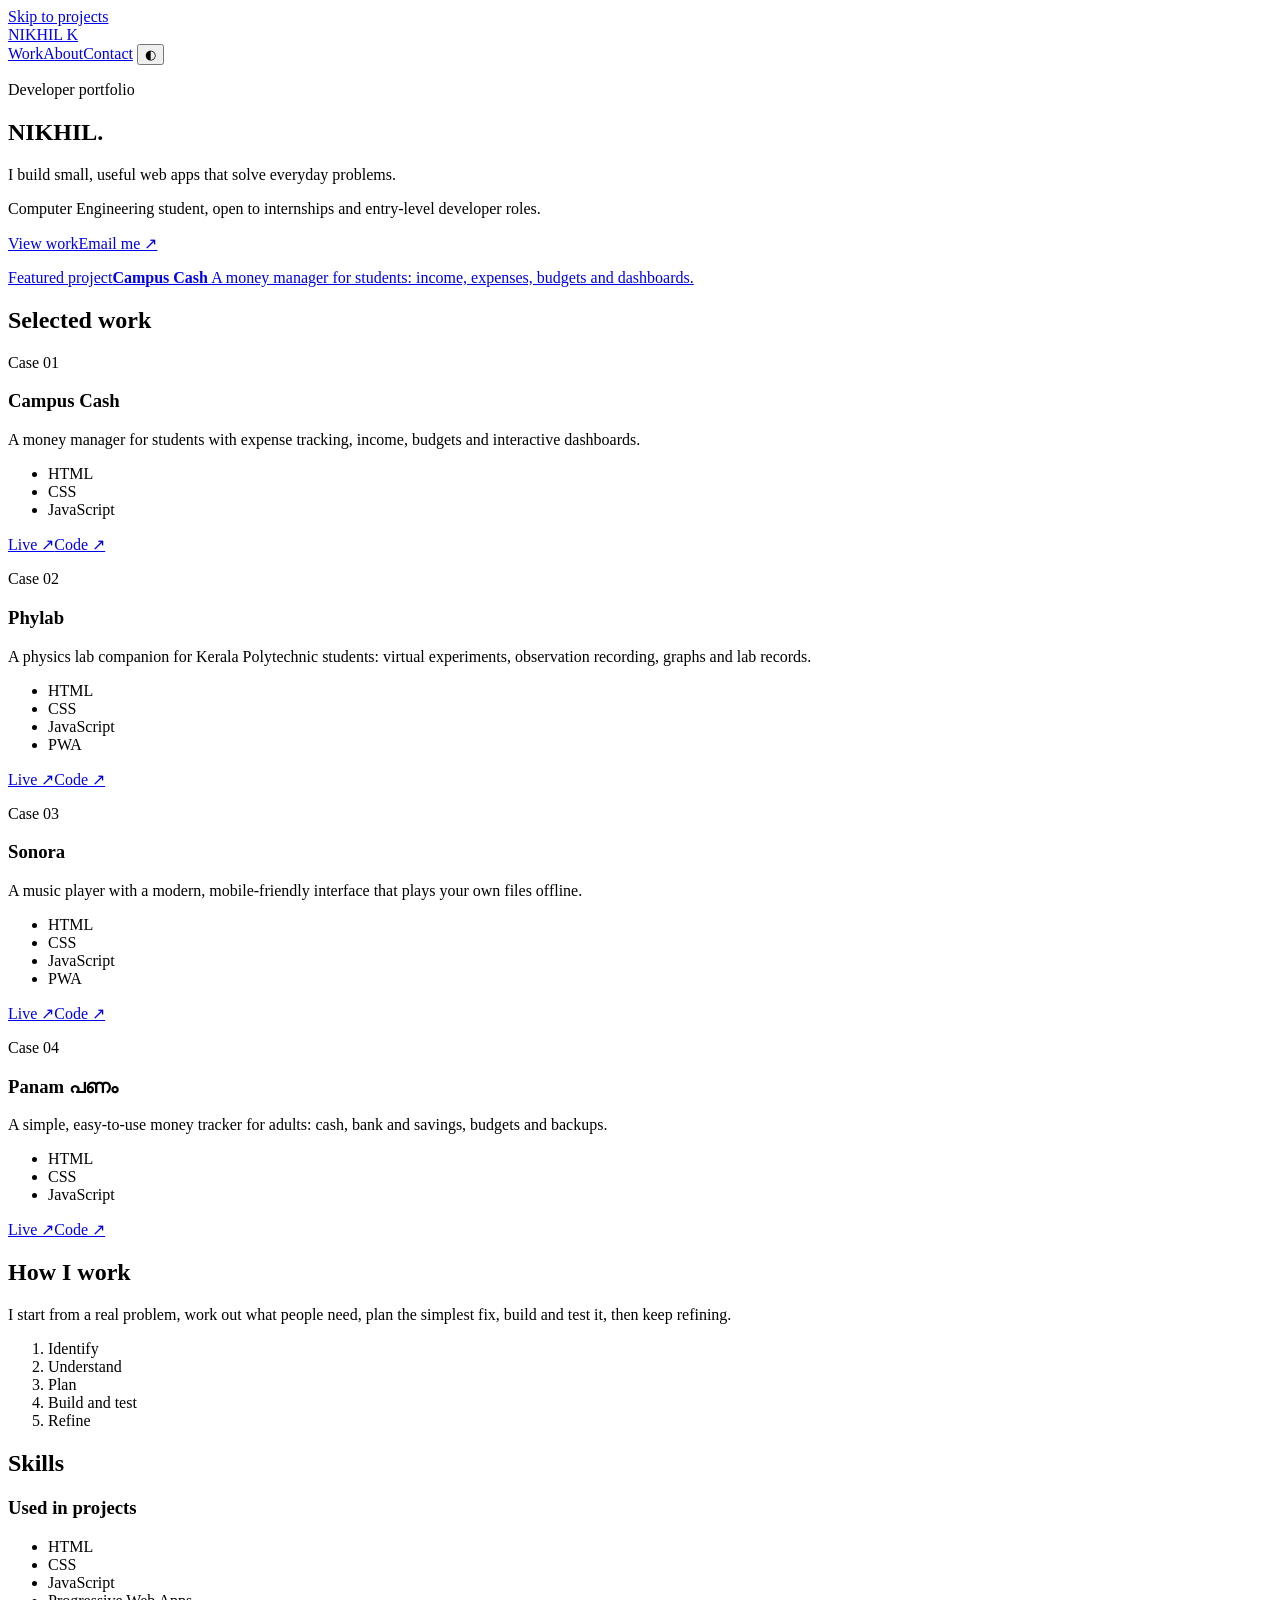
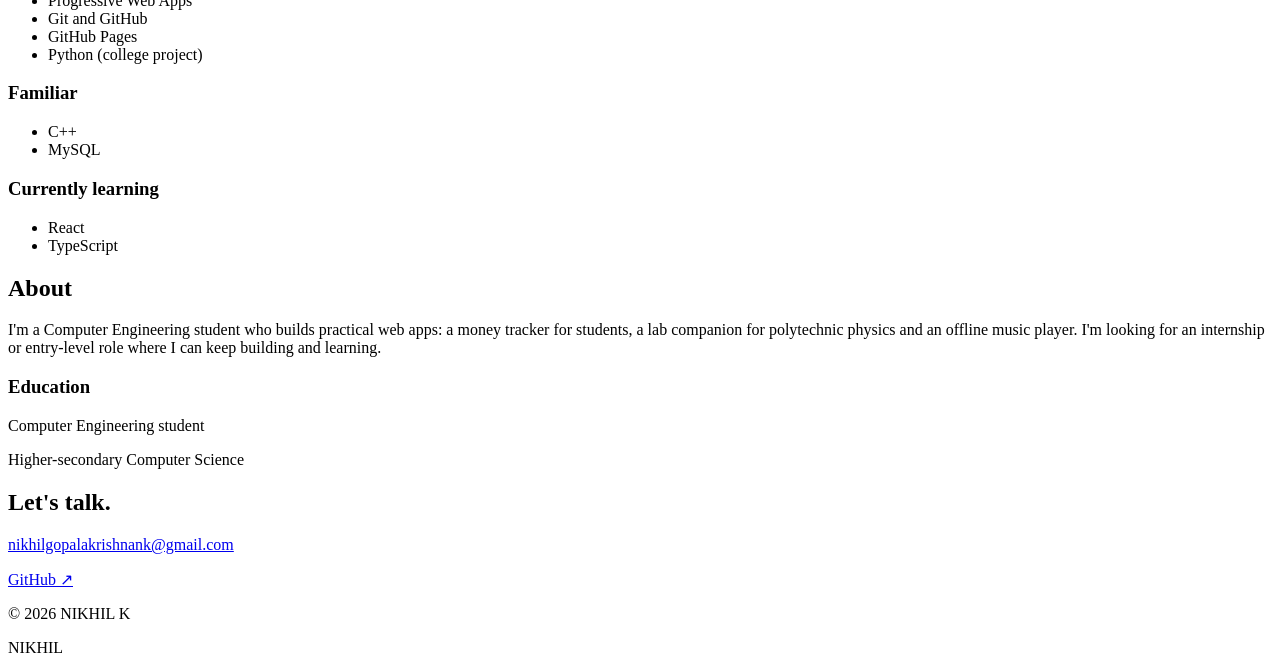
==== index.html @ 247a094b "Add files via upload" ====
<!doctype html>
<html lang="en">
<head>
<meta charset="utf-8">
<meta name="viewport" content="width=device-width,initial-scale=1">
<title>NIKHIL K | Developer</title>
<meta name="description" content="NIKHIL K builds practical web apps. Projects, skills and contact details.">
<link rel="icon" href="assets/favicon.svg">
<link rel="preload" href="assets/font-space-grotesk.woff2" as="font" type="font/woff2" crossorigin>
<link rel="stylesheet" href="assets/styles.css">
<script src="assets/script.js"></script>
</head>
<body>
<a class="skip" href="#work">Skip to projects</a>

<!-- SHARED BLOCK: header (same on every page) -->
<header class="bar wrap">
<a class="logo" href="#top">NIKHIL K</a>
<nav aria-label="Main">
<a href="#work">Work</a><a href="#about">About</a><a href="#contact">Contact</a>
<button id="theme" type="button" aria-label="Switch between light and dark theme">◐</button>
</nav>
</header>

<main id="top">
<section class="hero wrap">
<div class="hero-text">
<p class="small rise">Developer portfolio</p>
<h1 class="rise" style="--d:1">NIKHIL<span class="dot" aria-hidden="true">.</span></h1>
<!-- EDIT: hero statement -->
<p class="lead rise" style="--d:2">I build small, useful web apps that solve everyday problems.</p>
<p class="rise" style="--d:3">Computer Engineering student, open to internships and entry-level developer roles.</p>
<p class="btns rise" style="--d:4"><a class="btn" href="#work">View work</a><a class="btn ghost" href="mailto:nikhilgopalakrishnank@gmail.com">Email me ↗</a></p>
</div>
<a class="card peek rise" style="--d:5" href="https://nikhil-d-crypto.github.io/CampusCash/" target="_blank" rel="noopener">
<span class="small">Featured project</span><strong>Campus Cash</strong>
<span>A money manager for students: income, expenses, budgets and dashboards.</span>
</a>
</section>

<section id="work" class="wrap">
<h2>Selected work</h2>
<div class="grid">
<!-- EDIT: project cards (title, one-liner, tags, links) -->
<article class="card"><span class="small">Case 01</span><h3>Campus Cash</h3>
<p>A money manager for students with expense tracking, income, budgets and interactive dashboards.</p>
<ul class="tags"><li>HTML</li><li>CSS</li><li>JavaScript</li></ul>
<p class="links"><a href="https://nikhil-d-crypto.github.io/CampusCash/" target="_blank" rel="noopener">Live ↗</a><a href="https://github.com/NIKHIL-D-crypto/CampusCash" target="_blank" rel="noopener">Code ↗</a></p></article>

<article class="card"><span class="small">Case 02</span><h3>Phylab</h3>
<p>A physics lab companion for Kerala Polytechnic students: virtual experiments, observation recording, graphs and lab records.</p>
<ul class="tags"><li>HTML</li><li>CSS</li><li>JavaScript</li><li>PWA</li></ul>
<p class="links"><a href="https://nikhil-d-crypto.github.io/physics-lab/" target="_blank" rel="noopener">Live ↗</a><a href="https://github.com/NIKHIL-D-crypto/physics-lab" target="_blank" rel="noopener">Code ↗</a></p></article>

<article class="card"><span class="small">Case 03</span><h3>Sonora</h3>
<p>A music player with a modern, mobile-friendly interface that plays your own files offline.</p>
<ul class="tags"><li>HTML</li><li>CSS</li><li>JavaScript</li><li>PWA</li></ul>
<p class="links"><a href="https://nikhil-d-crypto.github.io/sonora-music/" target="_blank" rel="noopener">Live ↗</a><a href="https://github.com/NIKHIL-D-crypto/sonora-music" target="_blank" rel="noopener">Code ↗</a></p></article>

<article class="card"><span class="small">Case 04</span><h3>Panam <span lang="ml">പണം</span></h3>
<p>A simple, easy-to-use money tracker for adults: cash, bank and savings, budgets and backups.</p>
<ul class="tags"><li>HTML</li><li>CSS</li><li>JavaScript</li></ul>
<p class="links"><a href="https://nikhil-d-crypto.github.io/panam/" target="_blank" rel="noopener">Live ↗</a><a href="https://github.com/NIKHIL-D-crypto/panam" target="_blank" rel="noopener">Code ↗</a></p></article>
</div>
</section>

<section class="wrap">
<h2>How I work</h2>
<p class="lead">I start from a real problem, work out what people need, plan the simplest fix, build and test it, then keep refining.</p>
<ol class="steps"><li>Identify</li><li>Understand</li><li>Plan</li><li>Build and test</li><li>Refine</li></ol>
</section>

<section class="wrap">
<h2>Skills</h2>
<div class="skills">
<div class="card"><h3>Used in projects</h3><ul class="tags"><li>HTML</li><li>CSS</li><li>JavaScript</li><li>Progressive Web Apps</li><li>Git and GitHub</li><li>GitHub Pages</li><li>Python (college project)</li></ul></div>
<div class="card"><h3>Familiar</h3><ul class="tags"><li>C++</li><li>MySQL</li></ul></div>
<div class="card"><h3>Currently learning</h3><ul class="tags"><li>React</li><li>TypeScript</li></ul></div>
</div>
</section>

<section id="about" class="wrap two">
<div>
<h2>About</h2>
<!-- EDIT: about text -->
<p>I'm a Computer Engineering student who builds practical web apps: a money tracker for students, a lab companion for polytechnic physics and an offline music player. I'm looking for an internship or entry-level role where I can keep building and learning.</p>
</div>
<div class="card"><h3>Education</h3><p>Computer Engineering student</p><p>Higher-secondary Computer Science</p></div>
</section>

<section id="contact" class="wrap">
<h2>Let's talk.</h2>
<p><a class="mail" href="mailto:nikhilgopalakrishnank@gmail.com">nikhilgopalakrishnank@gmail.com</a></p>
<p class="links"><a href="https://github.com/NIKHIL-D-crypto" target="_blank" rel="noopener">GitHub ↗</a></p>
</section>
</main>

<!-- SHARED BLOCK: footer (same on every page) -->
<footer class="wrap">
<p>© 2026 NIKHIL K</p>
<div class="mark" aria-hidden="true">NIKHIL</div>
</footer>
</body>
</html>
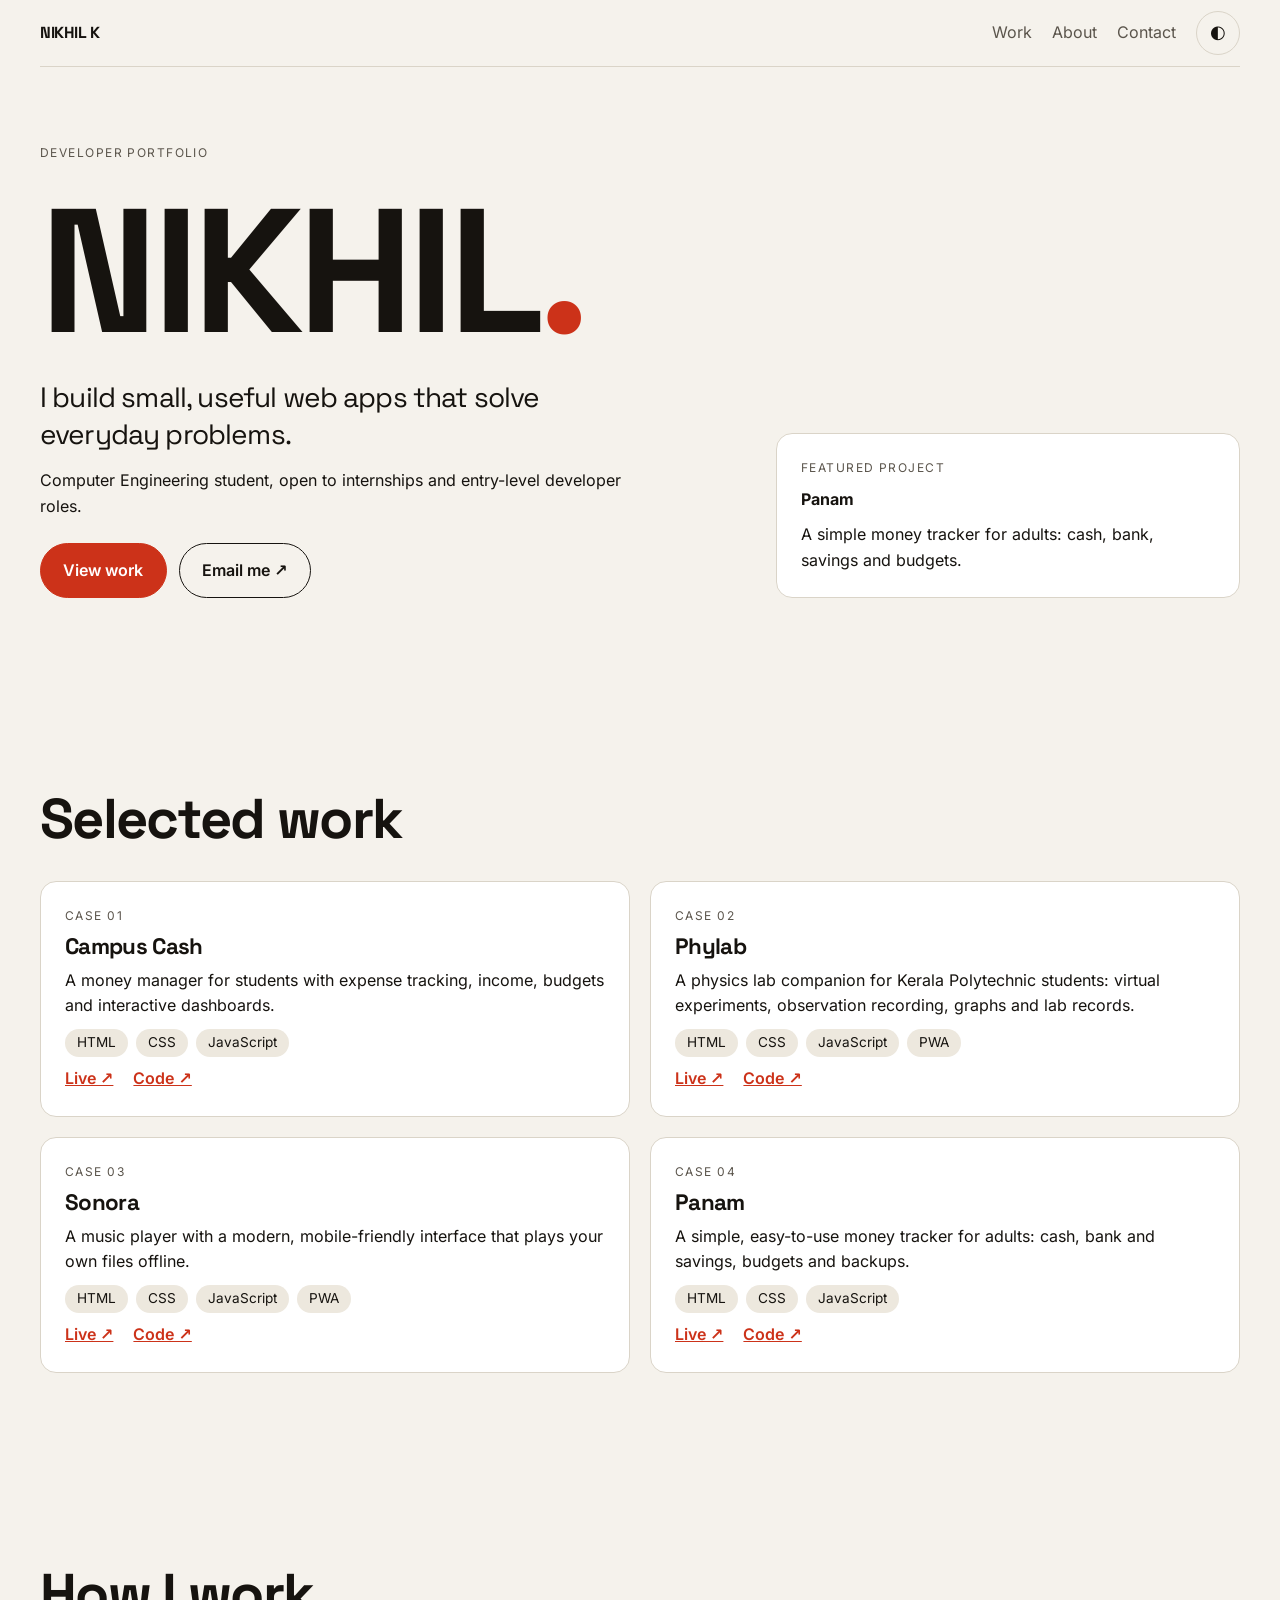
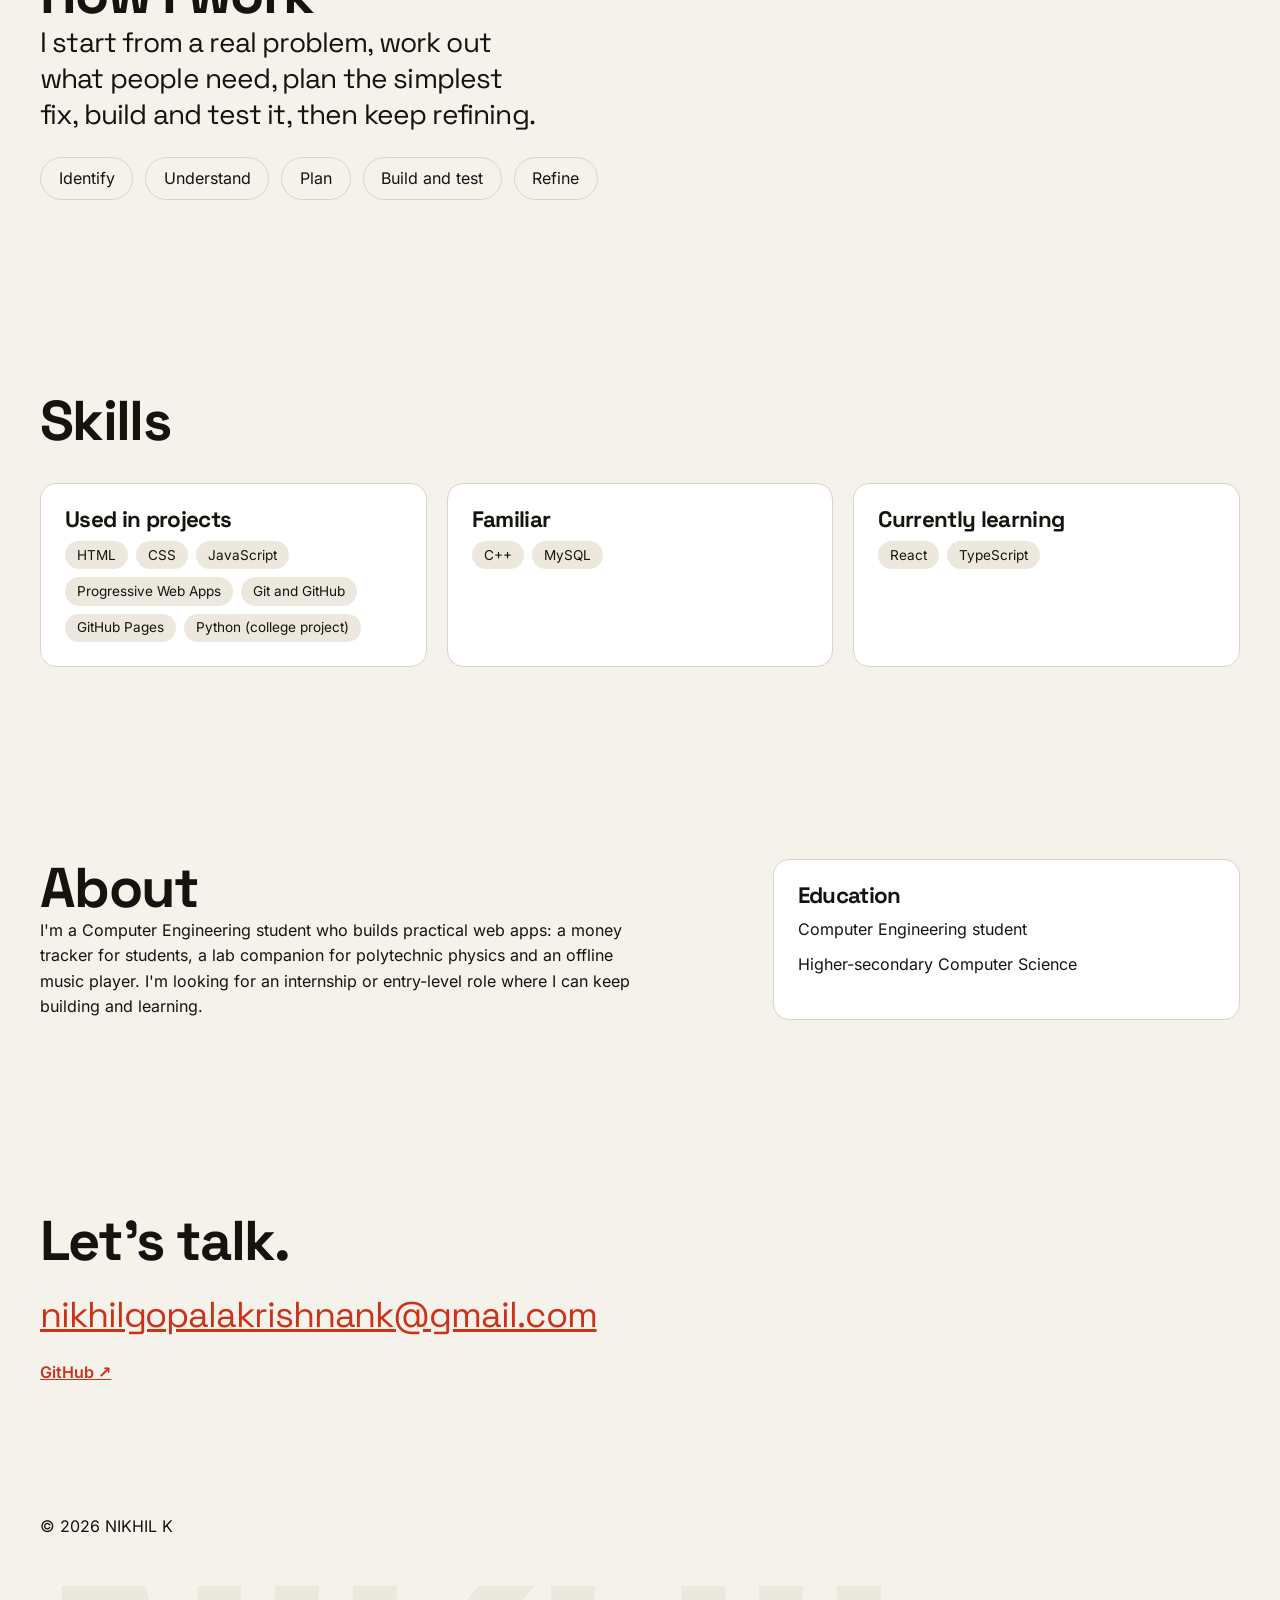
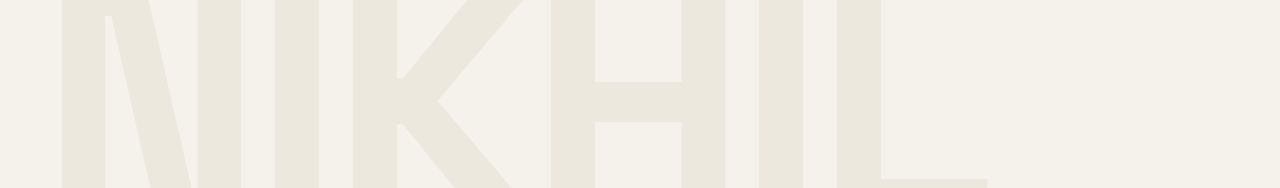
==== commit c2067097: "Add files via upload" ====
--- a/index.html
+++ b/index.html
@@ -32,9 +32,9 @@
 <p class="rise" style="--d:3">Computer Engineering student, open to internships and entry-level developer roles.</p>
 <p class="btns rise" style="--d:4"><a class="btn" href="#work">View work</a><a class="btn ghost" href="mailto:nikhilgopalakrishnank@gmail.com">Email me ↗</a></p>
 </div>
-<a class="card peek rise" style="--d:5" href="https://nikhil-d-crypto.github.io/CampusCash/" target="_blank" rel="noopener">
-<span class="small">Featured project</span><strong>Campus Cash</strong>
-<span>A money manager for students: income, expenses, budgets and dashboards.</span>
+<a class="card peek rise" style="--d:5" href="https://nikhil-d-crypto.github.io/panam/" target="_blank" rel="noopener">
+<span class="small">Featured project</span><strong>Panam</strong>
+<span>A simple money tracker for adults: cash, bank, savings and budgets.</span>
 </a>
 </section>
 
@@ -57,7 +57,7 @@
 <ul class="tags"><li>HTML</li><li>CSS</li><li>JavaScript</li><li>PWA</li></ul>
 <p class="links"><a href="https://nikhil-d-crypto.github.io/sonora-music/" target="_blank" rel="noopener">Live ↗</a><a href="https://github.com/NIKHIL-D-crypto/sonora-music" target="_blank" rel="noopener">Code ↗</a></p></article>
 
-<article class="card"><span class="small">Case 04</span><h3>Panam <span lang="ml">പണം</span></h3>
+<article class="card"><span class="small">Case 04</span><h3>Panam</h3>
 <p>A simple, easy-to-use money tracker for adults: cash, bank and savings, budgets and backups.</p>
 <ul class="tags"><li>HTML</li><li>CSS</li><li>JavaScript</li></ul>
 <p class="links"><a href="https://nikhil-d-crypto.github.io/panam/" target="_blank" rel="noopener">Live ↗</a><a href="https://github.com/NIKHIL-D-crypto/panam" target="_blank" rel="noopener">Code ↗</a></p></article>
--- a/assets/styles.css
+++ b/assets/styles.css
@@ -0,0 +1,67 @@
+@font-face{font-family:"Space Grotesk";src:url(font-space-grotesk.woff2) format("woff2");font-weight:300 700;font-display:swap}
+@font-face{font-family:Inter;src:url(font-inter.woff2) format("woff2");font-weight:100 900;font-display:swap}
+
+/* shortcut: light-dark() needs browsers from 2024 on; add plain fallbacks if older phones matter */
+:root{color-scheme:light dark;--r:16px;
+--bg:light-dark(#F5F2EC,#0F0E0C);--surface:light-dark(#FFFFFF,#181613);--alt:light-dark(#EDE8DE,#211F1B);
+--text:light-dark(#16130F,#F2EEE6);--muted:light-dark(#5B554C,#A59E92);--line:light-dark(#DAD4C8,#2D2A25);
+--accent:light-dark(#CC3219,#FF6B4A);--on-accent:light-dark(#FFFFFF,#0F0E0C)}
+:root[data-theme=light]{color-scheme:light}
+:root[data-theme=dark]{color-scheme:dark}
+
+*{box-sizing:border-box;margin:0}
+body{background:var(--bg);color:var(--text);font:1rem/1.6 Inter,system-ui,sans-serif;-webkit-text-size-adjust:100%}
+html{scroll-behavior:smooth}
+h1,h2,h3,.logo,.mark,.lead,.mail{font-family:"Space Grotesk",Inter,sans-serif;letter-spacing:-.03em}
+h1,h2,h3{line-height:1.05}
+h2{font-size:clamp(2rem,6vw,3.5rem)}
+h3{font-size:1.4rem}
+p{max-width:60ch}
+a{color:inherit}
+:focus-visible{outline:2px solid var(--accent);outline-offset:3px}
+.wrap{width:min(1200px,100% - 2.5rem);margin-inline:auto}
+section{padding-block:clamp(3rem,8vw,6rem)}
+.skip{position:absolute;left:-99rem}
+.skip:focus{left:1rem;top:1rem;z-index:9;background:var(--surface);padding:.5rem 1rem}
+.small{font-size:.75rem;letter-spacing:.12em;text-transform:uppercase;color:var(--muted)}
+
+.bar{display:flex;justify-content:space-between;align-items:center;padding-block:.5rem;border-bottom:1px solid var(--line)}
+.logo{font-weight:700;text-decoration:none}
+nav{display:flex;gap:1.25rem;align-items:center}
+nav a{text-decoration:none;color:var(--muted);padding-block:.75rem}
+nav a:hover{color:var(--accent)}
+#theme{width:2.75rem;height:2.75rem;border-radius:99px;border:1px solid var(--line);background:none;color:var(--text);font-size:1.1rem;cursor:pointer}
+
+.hero{display:grid;gap:2.5rem;padding-top:clamp(2rem,6vw,5rem)}
+.hero-text{display:grid;gap:1rem;align-content:start}
+h1{font-size:clamp(4rem,20vw,11rem);font-weight:700}
+.dot{color:var(--accent)}
+.lead{font-size:clamp(1.25rem,3vw,1.75rem);line-height:1.3;max-width:28ch}
+.btns{display:flex;flex-wrap:wrap;gap:.75rem;margin-top:.5rem}
+.btn{padding:.85rem 1.4rem;border-radius:99px;border:1px solid var(--accent);background:var(--accent);color:var(--on-accent);font-weight:600;text-decoration:none}
+.btn.ghost{background:none;border-color:var(--text);color:var(--text)}
+.btn:hover{opacity:.85}
+
+.card{display:grid;gap:.6rem;align-content:start;padding:1.5rem;background:var(--surface);border:1px solid var(--line);border-radius:var(--r);text-decoration:none}
+a.card:hover{border-color:var(--accent)}
+.peek{align-self:end}
+.grid,.skills,.two{display:grid;gap:1.25rem}
+.grid,.skills{margin-top:2rem}
+.two{gap:2rem}
+.tags,.steps{display:flex;flex-wrap:wrap;gap:.5rem;list-style:none;padding:0}
+.tags li{padding:.2rem .75rem;border-radius:99px;background:var(--alt);font-size:.85rem}
+.steps{margin-top:1.5rem;gap:.75rem}
+.steps li{padding:.5rem 1.1rem;border:1px solid var(--line);border-radius:99px}
+.links{display:flex;gap:1.25rem;font-weight:600}
+.links a{color:var(--accent)}
+.mail{display:inline-block;margin-block:1rem;font-size:clamp(1rem,4.6vw,2.25rem);color:var(--accent);overflow-wrap:anywhere}
+
+footer{padding-top:2rem;overflow:hidden}
+.mark{margin:2rem 0 -.15em;font-size:clamp(4rem,26vw,22rem);font-weight:700;line-height:.8;color:var(--alt);white-space:nowrap}
+
+@media(min-width:760px){.grid{grid-template-columns:1fr 1fr}.two{grid-template-columns:1.5fr 1fr}.hero{grid-template-columns:1.5fr 1fr;align-items:end}}
+@media(min-width:900px){.skills{grid-template-columns:repeat(3,1fr)}}
+
+@keyframes rise{from{opacity:0;transform:translateY(1rem)}}
+.rise{animation:rise .7s cubic-bezier(.2,.7,.2,1) both;animation-delay:calc(var(--d,0)*90ms)}
+@media(prefers-reduced-motion:reduce){.rise{animation:none}html{scroll-behavior:auto}}
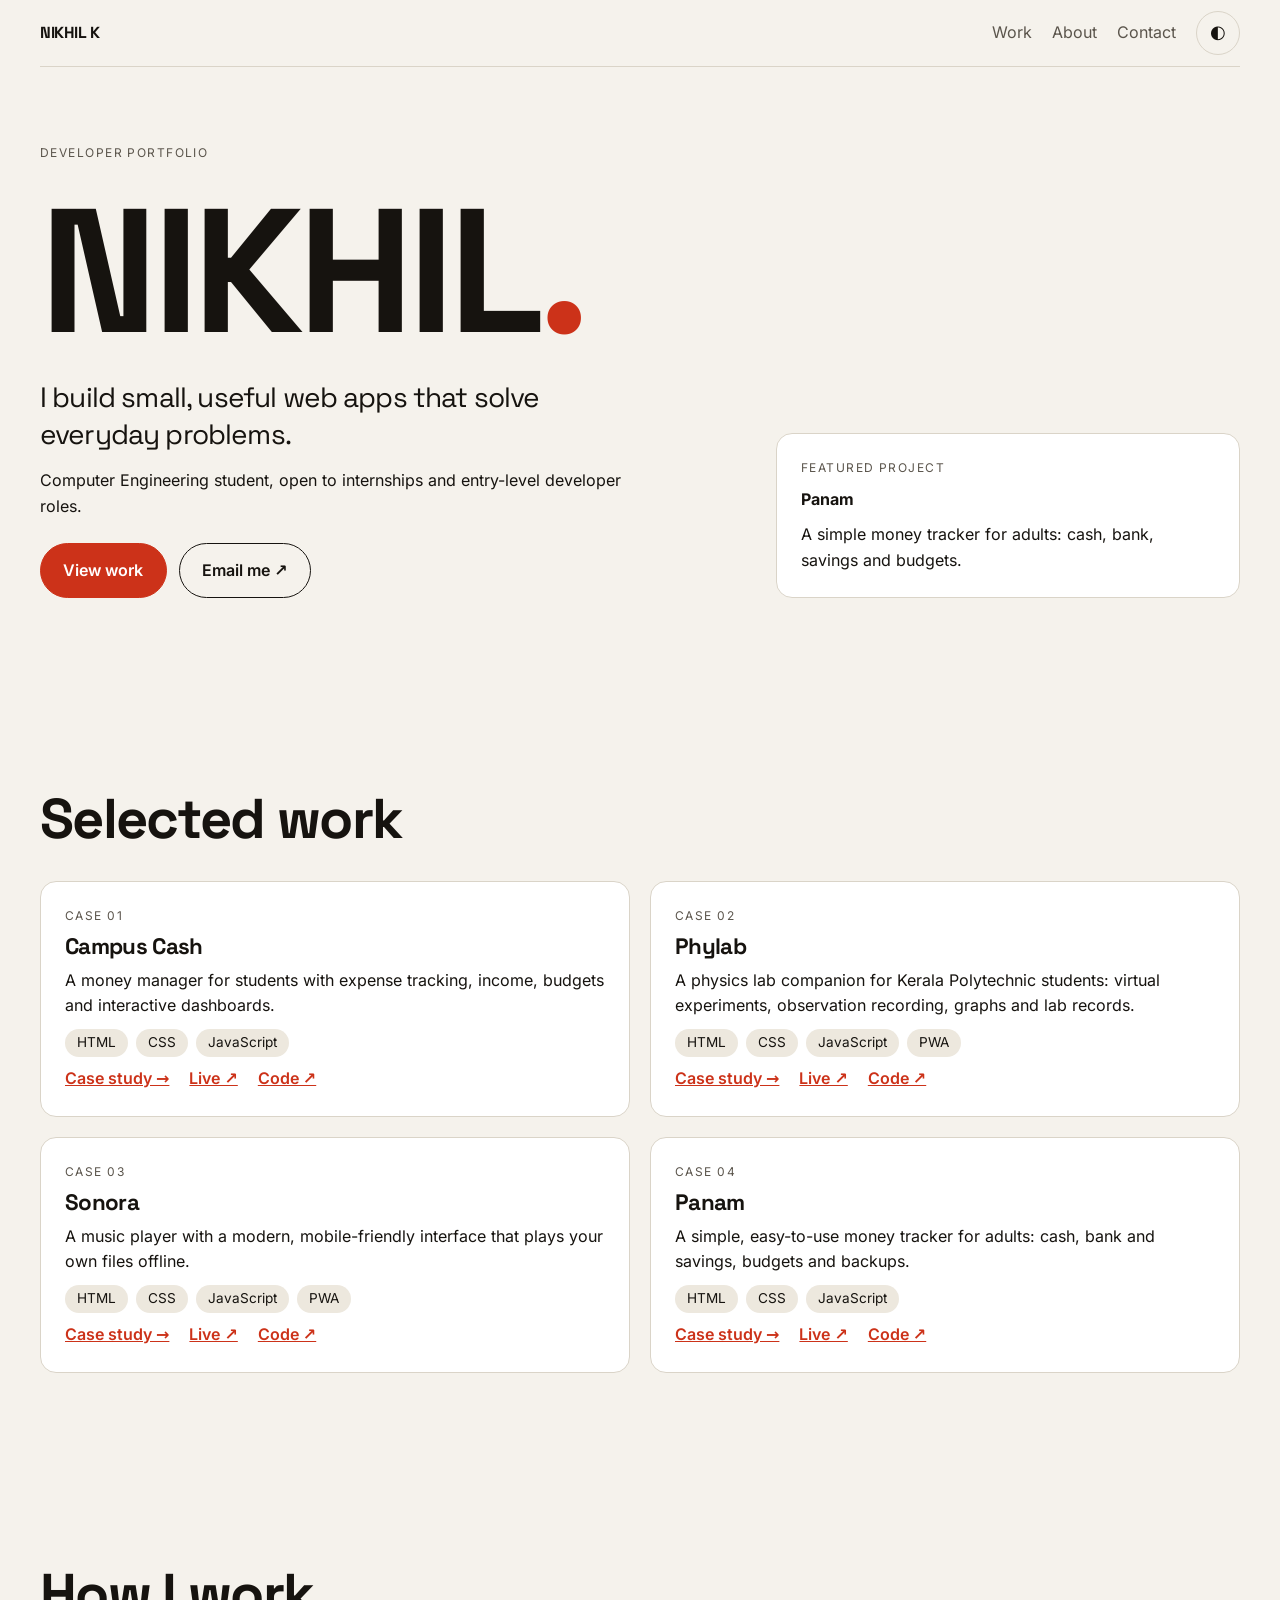
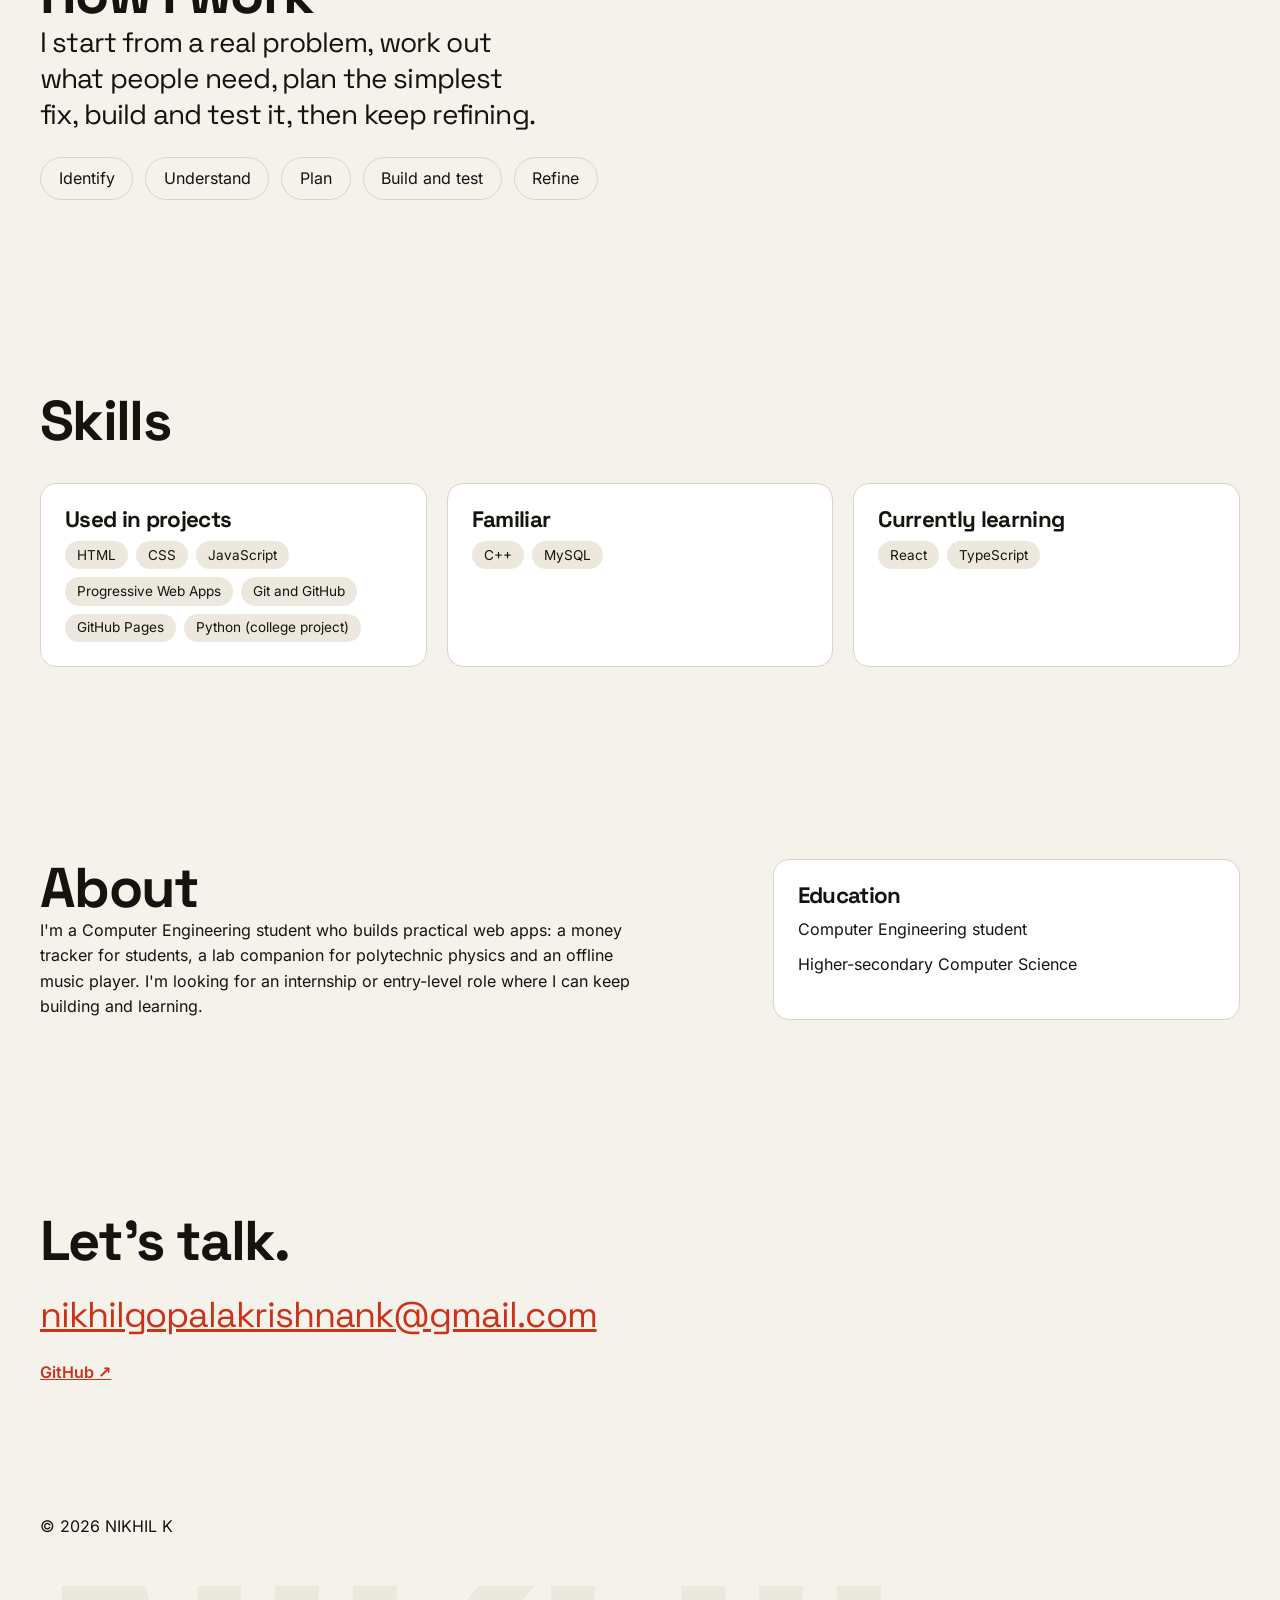
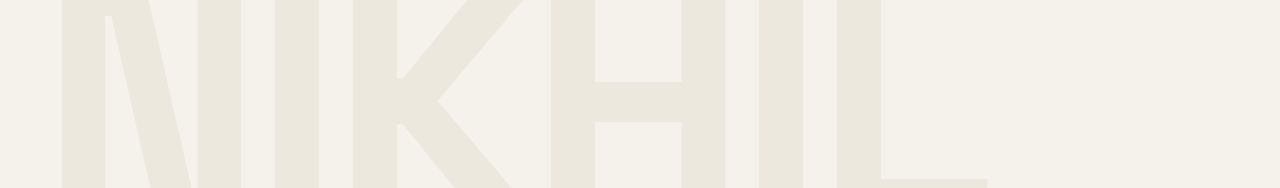
==== commit 0d81abb9: "Add files via upload" ====
--- a/index.html
+++ b/index.html
@@ -45,22 +45,22 @@
 <article class="card"><span class="small">Case 01</span><h3>Campus Cash</h3>
 <p>A money manager for students with expense tracking, income, budgets and interactive dashboards.</p>
 <ul class="tags"><li>HTML</li><li>CSS</li><li>JavaScript</li></ul>
-<p class="links"><a href="https://nikhil-d-crypto.github.io/CampusCash/" target="_blank" rel="noopener">Live ↗</a><a href="https://github.com/NIKHIL-D-crypto/CampusCash" target="_blank" rel="noopener">Code ↗</a></p></article>
+<p class="links"><a href="case-campus-cash.html">Case study →</a><a href="https://nikhil-d-crypto.github.io/CampusCash/" target="_blank" rel="noopener">Live ↗</a><a href="https://github.com/NIKHIL-D-crypto/CampusCash" target="_blank" rel="noopener">Code ↗</a></p></article>
 
 <article class="card"><span class="small">Case 02</span><h3>Phylab</h3>
 <p>A physics lab companion for Kerala Polytechnic students: virtual experiments, observation recording, graphs and lab records.</p>
 <ul class="tags"><li>HTML</li><li>CSS</li><li>JavaScript</li><li>PWA</li></ul>
-<p class="links"><a href="https://nikhil-d-crypto.github.io/physics-lab/" target="_blank" rel="noopener">Live ↗</a><a href="https://github.com/NIKHIL-D-crypto/physics-lab" target="_blank" rel="noopener">Code ↗</a></p></article>
+<p class="links"><a href="case-phylab.html">Case study →</a><a href="https://nikhil-d-crypto.github.io/physics-lab/" target="_blank" rel="noopener">Live ↗</a><a href="https://github.com/NIKHIL-D-crypto/physics-lab" target="_blank" rel="noopener">Code ↗</a></p></article>
 
 <article class="card"><span class="small">Case 03</span><h3>Sonora</h3>
 <p>A music player with a modern, mobile-friendly interface that plays your own files offline.</p>
 <ul class="tags"><li>HTML</li><li>CSS</li><li>JavaScript</li><li>PWA</li></ul>
-<p class="links"><a href="https://nikhil-d-crypto.github.io/sonora-music/" target="_blank" rel="noopener">Live ↗</a><a href="https://github.com/NIKHIL-D-crypto/sonora-music" target="_blank" rel="noopener">Code ↗</a></p></article>
+<p class="links"><a href="case-sonora.html">Case study →</a><a href="https://nikhil-d-crypto.github.io/sonora-music/" target="_blank" rel="noopener">Live ↗</a><a href="https://github.com/NIKHIL-D-crypto/sonora-music" target="_blank" rel="noopener">Code ↗</a></p></article>
 
 <article class="card"><span class="small">Case 04</span><h3>Panam</h3>
 <p>A simple, easy-to-use money tracker for adults: cash, bank and savings, budgets and backups.</p>
 <ul class="tags"><li>HTML</li><li>CSS</li><li>JavaScript</li></ul>
-<p class="links"><a href="https://nikhil-d-crypto.github.io/panam/" target="_blank" rel="noopener">Live ↗</a><a href="https://github.com/NIKHIL-D-crypto/panam" target="_blank" rel="noopener">Code ↗</a></p></article>
+<p class="links"><a href="case-panam.html">Case study →</a><a href="https://nikhil-d-crypto.github.io/panam/" target="_blank" rel="noopener">Live ↗</a><a href="https://github.com/NIKHIL-D-crypto/panam" target="_blank" rel="noopener">Code ↗</a></p></article>
 </div>
 </section>
 
